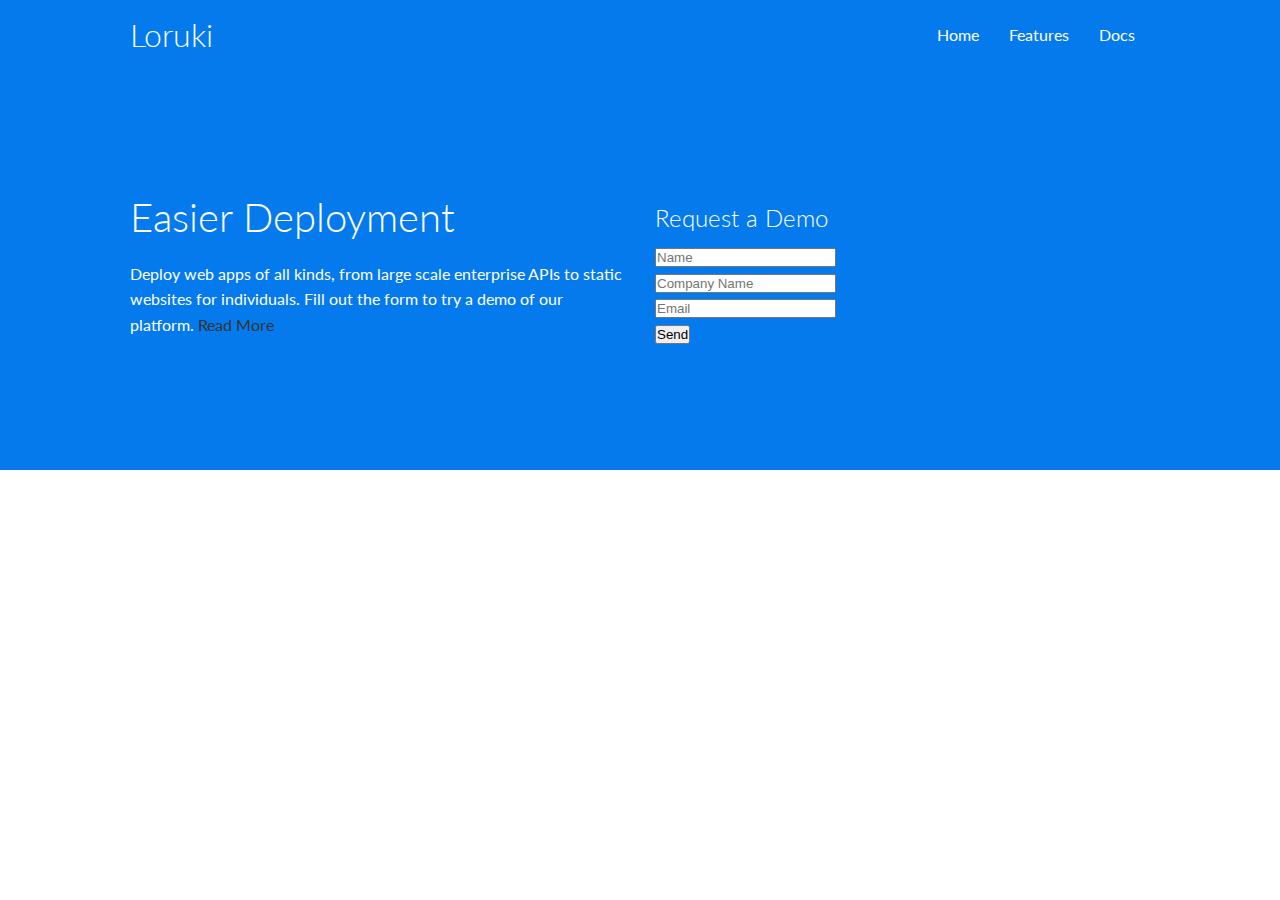
==== Project1/index.html @ 68b4cbb8 "showcase area done" ====
<!DOCTYPE html>
<html lang="en">
  <head>
    <meta charset="UTF-8" />
    <meta http-equiv="X-UA-Compatible" content="IE=edge" />
    <meta name="viewport" content="width=device-width, initial-scale=1.0" />
    <link rel="stylesheet" href="css/styles.css" />
    <link
      rel="stylesheet"
      href="https://cdnjs.cloudflare.com/ajax/libs/font-awesome/6.1.1/css/all.min.css"
      integrity="sha512-KfkfwYDsLkIlwQp6LFnl8zNdLGxu9YAA1QvwINks4PhcElQSvqcyVLLD9aMhXd13uQjoXtEKNosOWaZqXgel0g=="
      crossorigin="anonymous"
      referrerpolicy="no-referrer"
    />
    <title>Loruki | Cloud Hosting For Everyone</title>
  </head>
  <body>
    <div class="navbar">
      <div class="container flex">
        <h1 class="logo">Loruki</h1>
        <nav>
          <ul>
            <li><a href="index.html">Home</a></li>
            <li><a href="features.html">Features</a></li>
            <li><a href="docs.html">Docs</a></li>
          </ul>
        </nav>
      </div>
    </div>

    <!-- Showcase Part -->

    <section class="showcase">
      <div class="container grid">
        <div class="showcase-text">
          <h1>Easier Deployment</h1>
          <p>
            Deploy web apps of all kinds, from large scale enterprise APIs to
            static websites for individuals. Fill out the form to try a demo of
            our platform.
            <a href="features.html" class="btn btn-outline">Read More</a>
          </p>
        </div>

        <div class="showcase-form card">
          <h2>Request a Demo</h2>
          <form action="">
            <div class="form-control">
              <input type="text" name="name" placeholder="Name" required />
            </div>
            <div class="form-control">
              <input
                type="text"
                name="company"
                placeholder="Company Name"
                required
              />
            </div>
            <div class="form-control">
              <input type="email" name="email" placeholder="Email" required />
            </div>
            <input type="submit" value="Send" class="btn btn-primary" />
          </form>
        </div>
      </div>
    </section>
  </body>
</html>
---- Project1/css/styles.css ----
@import url("https://fonts.googleapis.com/css2?family=Lato:wght@300&family=Roboto+Mono:wght@500&family=Russo+One&display=swap");

:root {
  --primary-color: #047aed;
}

* {
  box-sizing: border-box;
  padding: 0;
  margin: 0;
}

body {
  font-family: "Lato", sans-serif;
  color: #333;
  line-height: 1.6;
}

ul {
  list-style-type: none;
}
a {
  text-decoration: none;
  color: #333;
}

h1,
h2 {
  font-weight: 300;
  line-height: 1.2;
  margin: 10px 0;
}

p {
  margin: 10px 0;
}

img {
  width: 100%;
}

/* Navbar */

.navbar {
  background-color: var(--primary-color);
  color: #fff;
  height: 70px;
}

.navbar ul {
  display: flex;
}

.navbar a {
  color: #fff;
  padding: 10px;
  margin: 0 5px;
}

.navbar a:hover {
  border-bottom: 2px #fff solid;
}

.navbar .flex {
  justify-content: space-between;
}

/* Showcase */

.showcase {
  height: 400px;
  background-color: var(--primary-color);
  color: #fff;
  position: relative;
}

.showcase h1 {
  font-size: 40px;
}

.showcase p {
  margin: 20px 0;
}

.showcase .grid {
  /* grid-template-columns: 55% 45%; */
  gap: 30px;
}

/* Container */

.container {
  max-width: 1100px;
  margin: 0 auto;
  overflow: auto;
  padding: 0 40px;
}

.flex {
  display: flex;
  justify-content: center;
  align-items: center;
  height: 100%;
}

.grid {
  display: grid;
  grid-template-columns: repeat(2, 1fr);
  gap: 20px;
  height: 100%;
  justify-content: center;
  align-items: center;
}
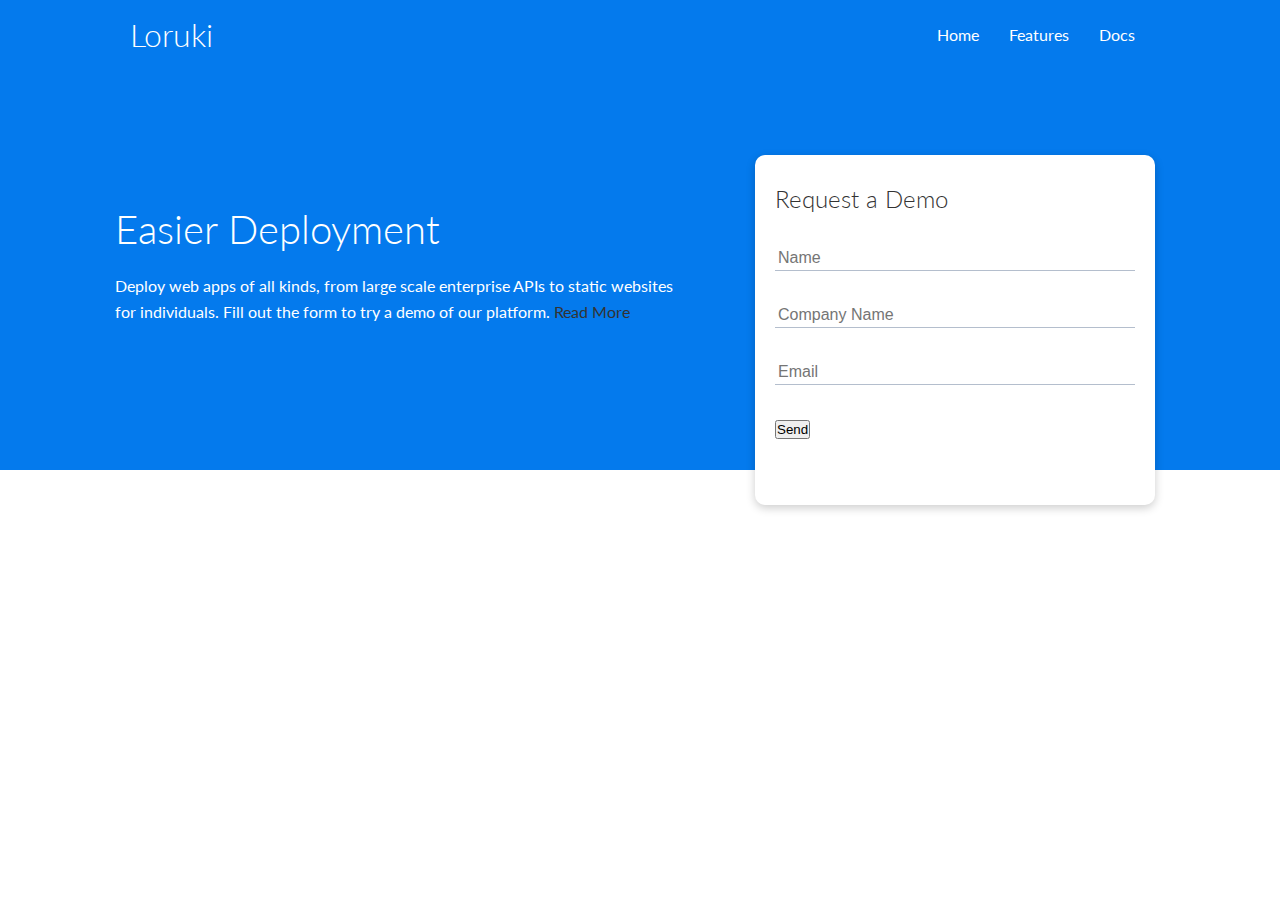
==== commit f993fe20: "card and form css done" ====
--- a/Project1/index.html
+++ b/Project1/index.html
@@ -46,10 +46,17 @@
           <h2>Request a Demo</h2>
           <form action="">
             <div class="form-control">
-              <input type="text" name="name" placeholder="Name" required />
+              <input
+                class="inputFileds"
+                type="text"
+                name="name"
+                placeholder="Name"
+                required
+              />
             </div>
             <div class="form-control">
               <input
+                class="inputFileds"
                 type="text"
                 name="company"
                 placeholder="Company Name"
@@ -57,7 +64,13 @@
               />
             </div>
             <div class="form-control">
-              <input type="email" name="email" placeholder="Email" required />
+              <input
+                class="inputFileds"
+                type="email"
+                name="email"
+                placeholder="Email"
+                required
+              />
             </div>
             <input type="submit" value="Send" class="btn btn-primary" />
           </form>
--- a/Project1/css/styles.css
+++ b/Project1/css/styles.css
@@ -83,17 +83,54 @@
 }
 
 .showcase .grid {
-  /* grid-template-columns: 55% 45%; */
+  overflow: visible;
+  grid-template-columns: 55% 45%;
   gap: 30px;
 }
 
-/* Container */
+.showcase-form {
+  position: relative;
+  top: 60px;
+  height: 350px;
+  width: 400px;
+  padding: 40px;
+  z-index: 100;
+  justify-self: flex-end;
+}
+
+.showcase-form .form-control {
+  margin: 30px 0;
+}
+
+.showcase-form input[type="text"],
+.showcase-form input[type="email"] {
+  border: 0;
+  border-bottom: 1px solid #b4becd;
+  width: 100%;
+  padding: 3px;
+  font-size: 16px;
+}
+
+.showcase-form input:focus {
+  outline: none;
+}
+
+/* Utilities */
 
 .container {
   max-width: 1100px;
   margin: 0 auto;
   overflow: auto;
   padding: 0 40px;
+}
+
+.card {
+  background-color: #fff;
+  color: #333;
+  border-radius: 10px;
+  box-shadow: 0 3px 10px rgba(0, 0, 0, 0.2);
+  padding: 20px;
+  margin: 10px;
 }
 
 .flex {
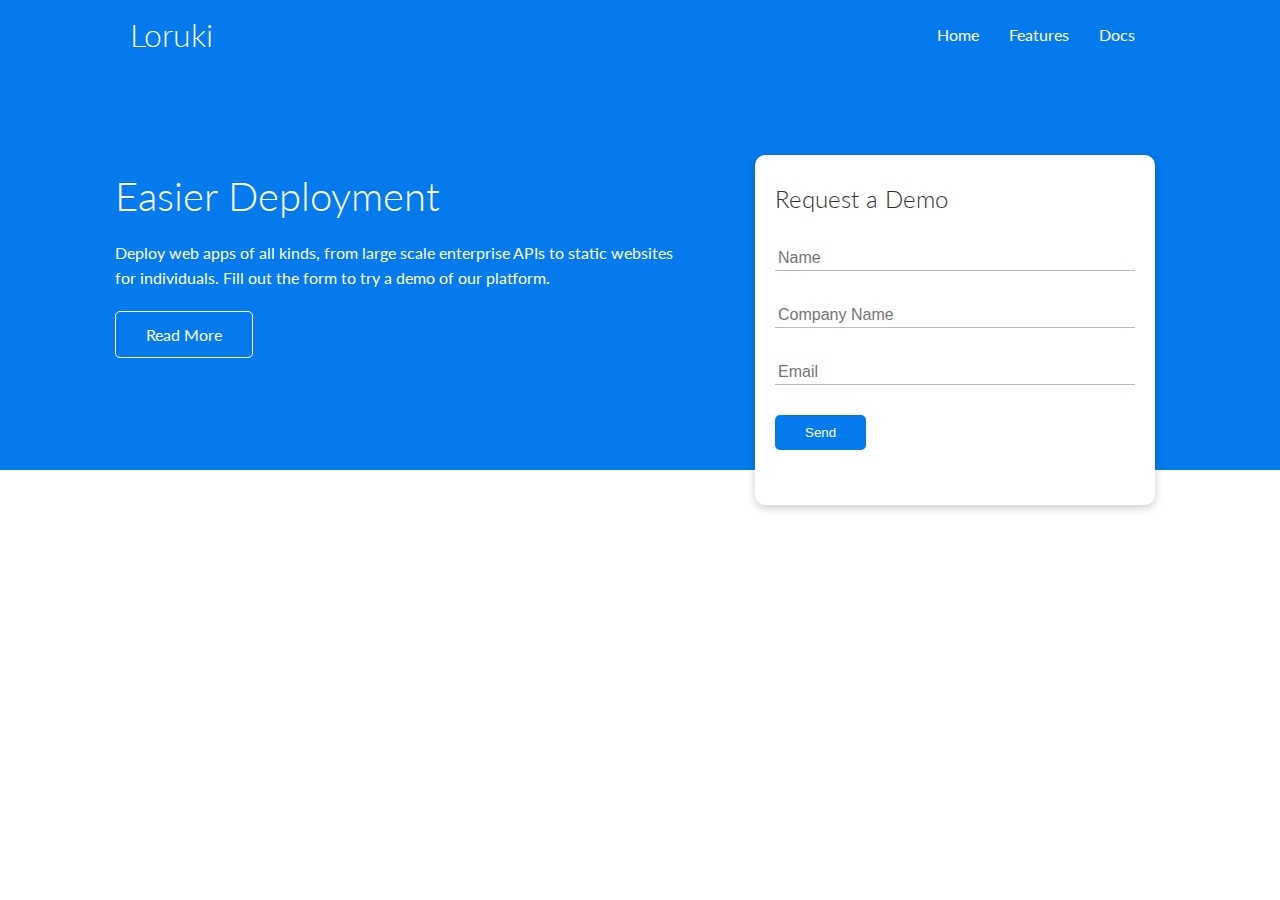
==== commit 7b98a6a8: "button css done" ====
--- a/Project1/index.html
+++ b/Project1/index.html
@@ -37,7 +37,7 @@
           <p>
             Deploy web apps of all kinds, from large scale enterprise APIs to
             static websites for individuals. Fill out the form to try a demo of
-            our platform.
+            our platform. <br />
             <a href="features.html" class="btn btn-outline">Read More</a>
           </p>
         </div>
--- a/Project1/css/styles.css
+++ b/Project1/css/styles.css
@@ -133,6 +133,26 @@
   margin: 10px;
 }
 
+.btn {
+  display: inline-block;
+  padding: 10px 30px;
+  cursor: pointer;
+  background-color: var(--primary-color);
+  color: #fff;
+  border: none;
+  border-radius: 5px;
+}
+
+.btn-outline {
+  margin-top: 20px;
+  background-color: transparent;
+  border: 1px #fff solid;
+}
+
+.btn:hover {
+  transform: scale(0.98);
+}
+
 .flex {
   display: flex;
   justify-content: center;
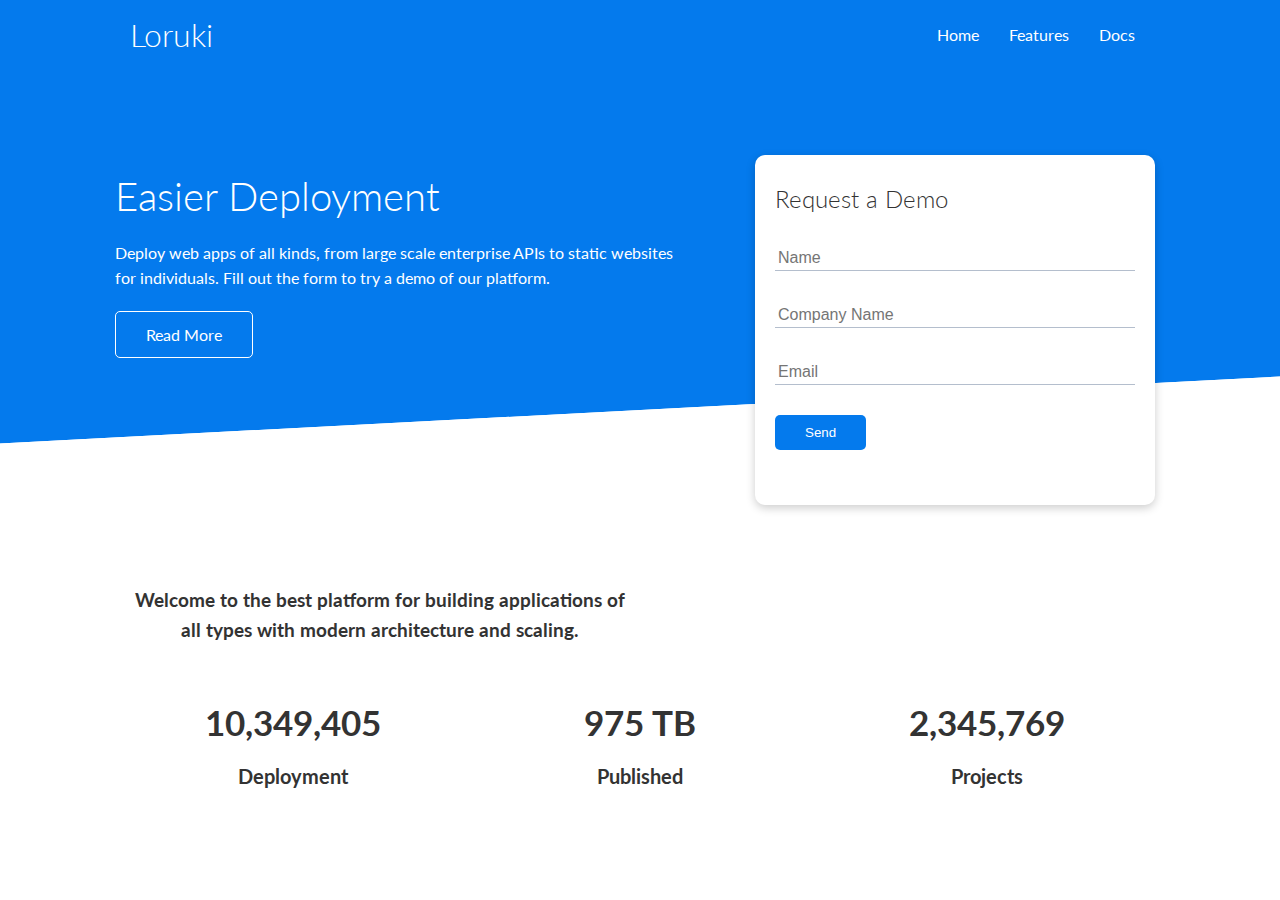
==== commit 91a75c8f: "margin and padding done in utilities css" ====
--- a/Project1/index.html
+++ b/Project1/index.html
@@ -12,6 +12,7 @@
       crossorigin="anonymous"
       referrerpolicy="no-referrer"
     />
+    <link rel="stylesheet" href="css/utilities.css" />
     <title>Loruki | Cloud Hosting For Everyone</title>
   </head>
   <body>
@@ -77,5 +78,32 @@
         </div>
       </div>
     </section>
+
+    <!-- Stats -->
+    <section class="stats">
+      <div class="container">
+        <h3 class="stats-heading text-center my-1">
+          Welcome to the best platform for building applications of all types
+          with modern architecture and scaling.
+        </h3>
+        <div class="grid grid-3 text-center my-4">
+          <div>
+            <i class="fas fa-server fa-3x"> </i>
+            <h3>10,349,405</h3>
+            <p class="text-secondary">Deployment</p>
+          </div>
+          <div>
+            <i class="fas fa-upload fa-3x"> </i>
+            <h3>975 TB</h3>
+            <p class="text-secondary">Published</p>
+          </div>
+          <div>
+            <i class="fas fa-project-diagram fa-3x"> </i>
+            <h3>2,345,769</h3>
+            <p class="text-secondary">Projects</p>
+          </div>
+        </div>
+      </div>
+    </section>
   </body>
 </html>
--- a/Project1/css/styles.css
+++ b/Project1/css/styles.css
@@ -115,56 +115,34 @@
   outline: none;
 }
 
-/* Utilities */
-
-.container {
-  max-width: 1100px;
-  margin: 0 auto;
-  overflow: auto;
-  padding: 0 40px;
+.showcase::before,
+.showcase::after {
+  content: "";
+  position: absolute;
+  height: 130px;
+  bottom: -70px;
+  right: 0;
+  left: 0;
+  background-color: #fff;
+  transform: skewY(-3deg);
 }
 
-.card {
-  background-color: #fff;
-  color: #333;
-  border-radius: 10px;
-  box-shadow: 0 3px 10px rgba(0, 0, 0, 0.2);
-  padding: 20px;
-  margin: 10px;
+/* Stats */
+
+.stats {
+  padding-top: 100px;
 }
 
-.btn {
-  display: inline-block;
-  padding: 10px 30px;
-  cursor: pointer;
-  background-color: var(--primary-color);
-  color: #fff;
-  border: none;
-  border-radius: 5px;
+.stats-heading {
+  max-width: 500px;
+  margin: auto;
 }
 
-.btn-outline {
-  margin-top: 20px;
-  background-color: transparent;
-  border: 1px #fff solid;
+.stats .grid h3 {
+  font-size: 35px;
 }
 
-.btn:hover {
-  transform: scale(0.98);
+.stats .grid p {
+  font-size: 20px;
+  font-weight: bold;
 }
-
-.flex {
-  display: flex;
-  justify-content: center;
-  align-items: center;
-  height: 100%;
-}
-
-.grid {
-  display: grid;
-  grid-template-columns: repeat(2, 1fr);
-  gap: 20px;
-  height: 100%;
-  justify-content: center;
-  align-items: center;
-}
--- a/Project1/css/utilities.css
+++ b/Project1/css/utilities.css
@@ -0,0 +1,132 @@
+/* Utilities */
+
+.container {
+  max-width: 1100px;
+  margin: 0 auto;
+  overflow: auto;
+  padding: 0 40px;
+}
+
+.card {
+  background-color: #fff;
+  color: #333;
+  border-radius: 10px;
+  box-shadow: 0 3px 10px rgba(0, 0, 0, 0.2);
+  padding: 20px;
+  margin: 10px;
+}
+
+.btn {
+  display: inline-block;
+  padding: 10px 30px;
+  cursor: pointer;
+  background-color: var(--primary-color);
+  color: #fff;
+  border: none;
+  border-radius: 5px;
+}
+
+.btn-outline {
+  margin-top: 20px;
+  background-color: transparent;
+  border: 1px #fff solid;
+}
+
+.btn:hover {
+  transform: scale(0.98);
+}
+
+.text-center {
+  text-align: center;
+}
+
+.flex {
+  display: flex;
+  justify-content: center;
+  align-items: center;
+  height: 100%;
+}
+
+.grid {
+  display: grid;
+  grid-template-columns: repeat(2, 1fr);
+  gap: 20px;
+  height: 100%;
+  justify-content: center;
+  align-items: center;
+}
+
+.grid-3 {
+  grid-template-columns: repeat(3, 1fr);
+}
+
+/* Margin */
+
+.m-1 {
+  margin: 1rem;
+}
+.m-2 {
+  margin: 1.5rem;
+}
+
+.m-3 {
+  margin: 2rem;
+}
+.m-4 {
+  margin: 3rem;
+}
+.m-5 {
+  margin: 4rem;
+}
+
+.my-1 {
+  margin: 1rem 0;
+}
+.my-2 {
+  margin: 1.5rem 0;
+}
+
+.my-3 {
+  margin: 2rem 0;
+}
+.my-4 {
+  margin: 3rem 0;
+}
+.my-5 {
+  margin: 4rem 0;
+}
+
+/* Margin */
+.py-1 {
+  padding: 1rem 0;
+}
+.py-2 {
+  padding: 1.5rem 0;
+}
+
+.py-3 {
+  padding: 2rem 0;
+}
+.py-4 {
+  padding: 3rem 0;
+}
+.py-5 {
+  padding: 4rem 0;
+}
+
+.p-1 {
+  padding: 1rem;
+}
+.p-2 {
+  padding: 1.5rem;
+}
+
+.p-3 {
+  padding: 2rem;
+}
+.p-4 {
+  padding: 3rem;
+}
+.p-5 {
+  padding: 4rem;
+}
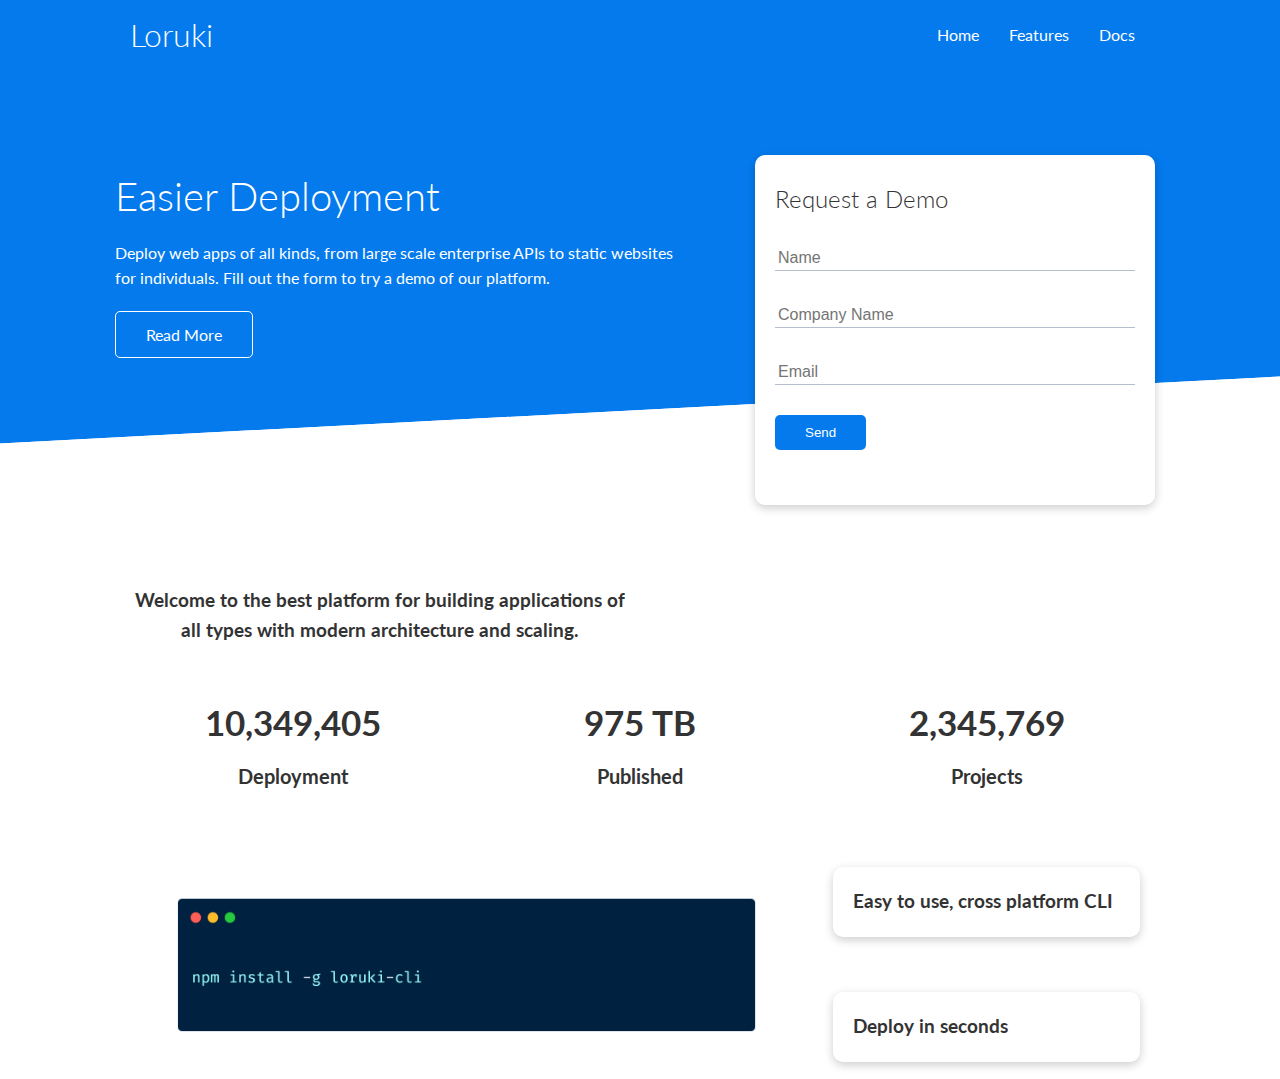
==== commit a0548cb1: "cli section done" ====
--- a/Project1/index.html
+++ b/Project1/index.html
@@ -105,5 +105,18 @@
         </div>
       </div>
     </section>
+
+    <!-- Cli -->
+    <section class="cli">
+      <div class="container grid">
+        <img src="images/cli.png" alt="" />
+        <div class="card">
+          <h3>Easy to use, cross platform CLI</h3>
+        </div>
+        <div class="card">
+          <h3>Deploy in seconds</h3>
+        </div>
+      </div>
+    </section>
   </body>
 </html>
--- a/Project1/css/styles.css
+++ b/Project1/css/styles.css
@@ -146,3 +146,15 @@
   font-size: 20px;
   font-weight: bold;
 }
+
+/* CLI */
+
+.cli .grid {
+  grid-template-columns: repeat(3, 1fr);
+  grid-template-rows: repeat(2, 1fr);
+}
+
+.cli .grid > *:first-child {
+  grid-column: 1 / span 2;
+  grid-row: 1 / span 2;
+}
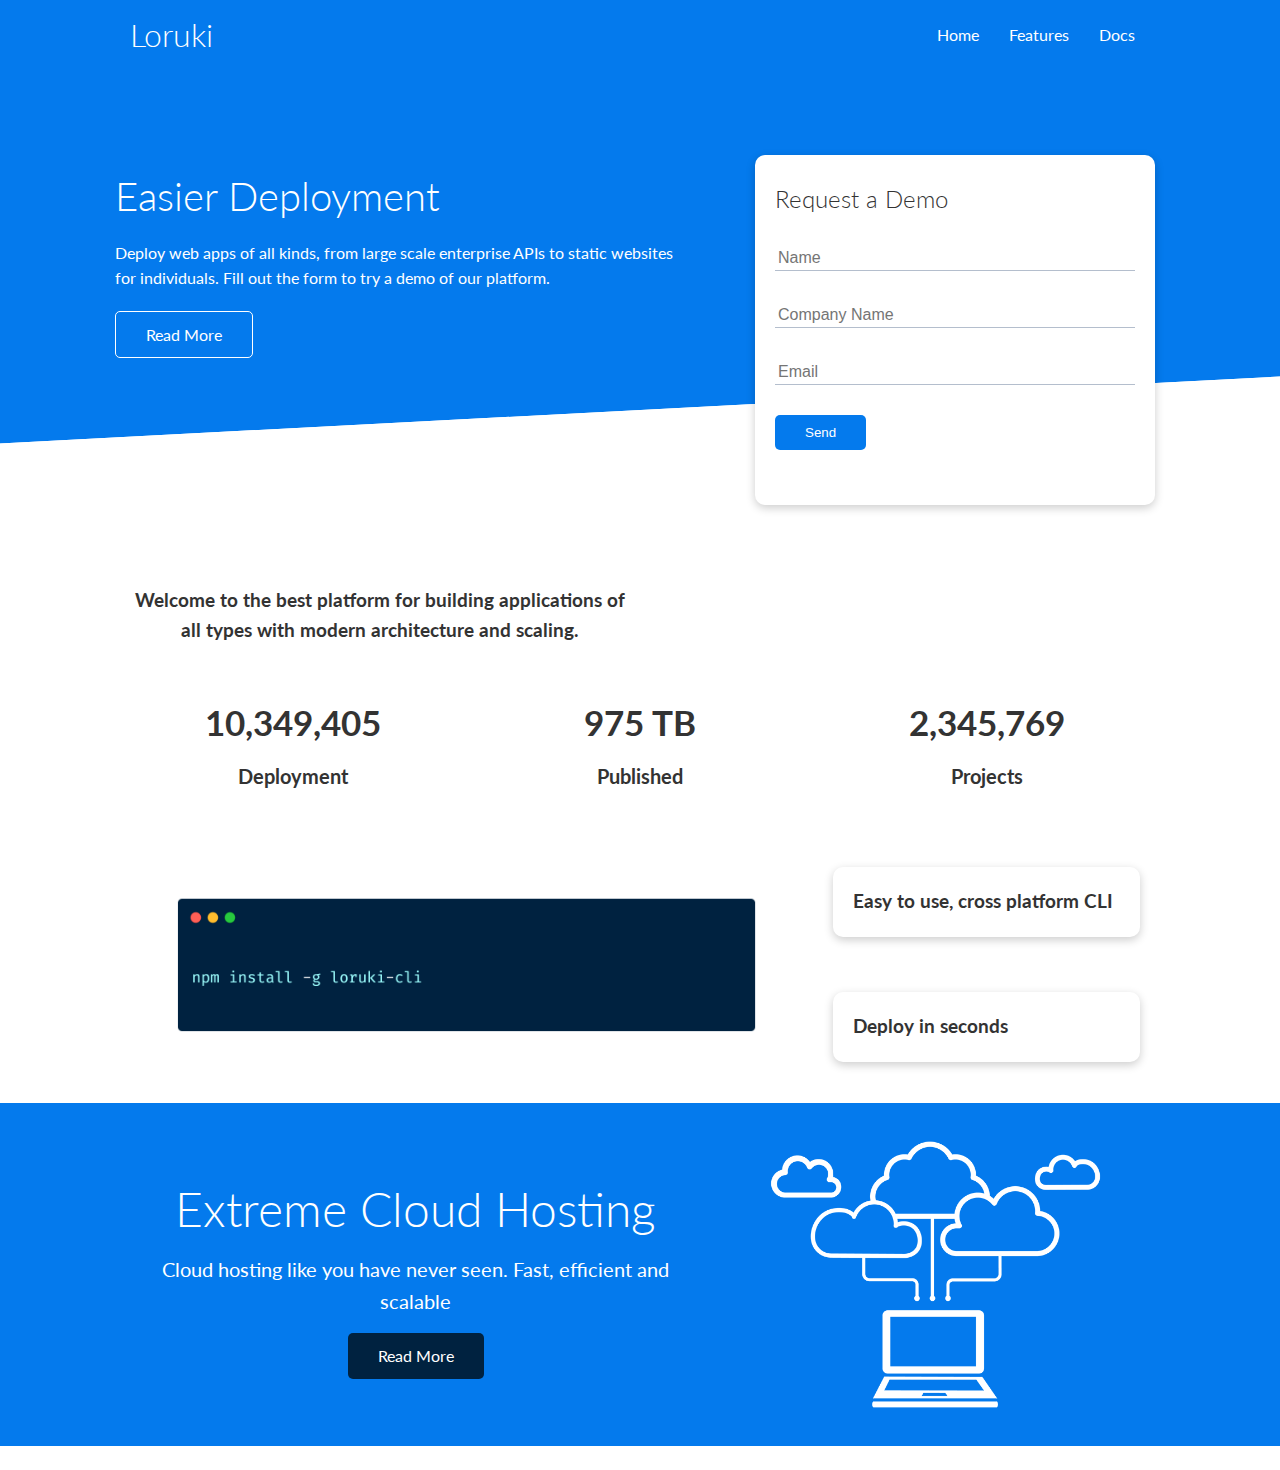
==== commit 99642ed6: "cloud section done" ====
--- a/Project1/index.html
+++ b/Project1/index.html
@@ -118,5 +118,19 @@
         </div>
       </div>
     </section>
+
+    <!-- Cloud -->
+    <section class="cloud bg-primary my-2 py-2">
+      <div class="container grid">
+        <div class="text-center">
+          <h2 class="lg">Extreme Cloud Hosting</h2>
+          <p class="lead my-1">
+            Cloud hosting like you have never seen. Fast, efficient and scalable
+          </p>
+          <a href="features.html" class="btn btn-dark">Read More</a>
+        </div>
+        <img src="images/cloud.png" alt="" />
+      </div>
+    </section>
   </body>
 </html>
--- a/Project1/css/styles.css
+++ b/Project1/css/styles.css
@@ -2,8 +2,12 @@
 
 :root {
   --primary-color: #047aed;
+  --secondary-color: #1c3fa8;
+  --dark-color: #002240;
+  --light-color: #f4f4f4;
+  --success-color: #5cb85c;
+  --error-color: #d9534f;
 }
-
 * {
   box-sizing: border-box;
   padding: 0;
@@ -158,3 +162,9 @@
   grid-column: 1 / span 2;
   grid-row: 1 / span 2;
 }
+
+/* Cloud */
+
+.cloud .grid {
+  grid-template-columns: 4fr 3fr;
+}
--- a/Project1/css/utilities.css
+++ b/Project1/css/utilities.css
@@ -34,6 +34,53 @@
 
 .btn:hover {
   transform: scale(0.98);
+}
+
+/* Background & colored buttons */
+.btn-primary,
+.bg-primary {
+  background-color: var(--primary-color);
+  color: #fff;
+}
+
+.btn-secondary,
+.bg-secondary {
+  background-color: var(--secondary-color);
+  color: #fff;
+}
+
+.btn-dark,
+.bg-dark {
+  background-color: var(--dark-color);
+  color: #fff;
+}
+
+.btn-light,
+.bg-light {
+  background-color: var(--light-color);
+  color: #333;
+}
+
+/* Text sizes */
+
+.lead {
+  font-size: 20px;
+}
+
+.sm {
+  font-size: 1rem;
+}
+
+.md {
+  font-size: 2rem;
+}
+
+.lg {
+  font-size: 3rem;
+}
+
+.xl {
+  font-size: 4rem;
 }
 
 .text-center {
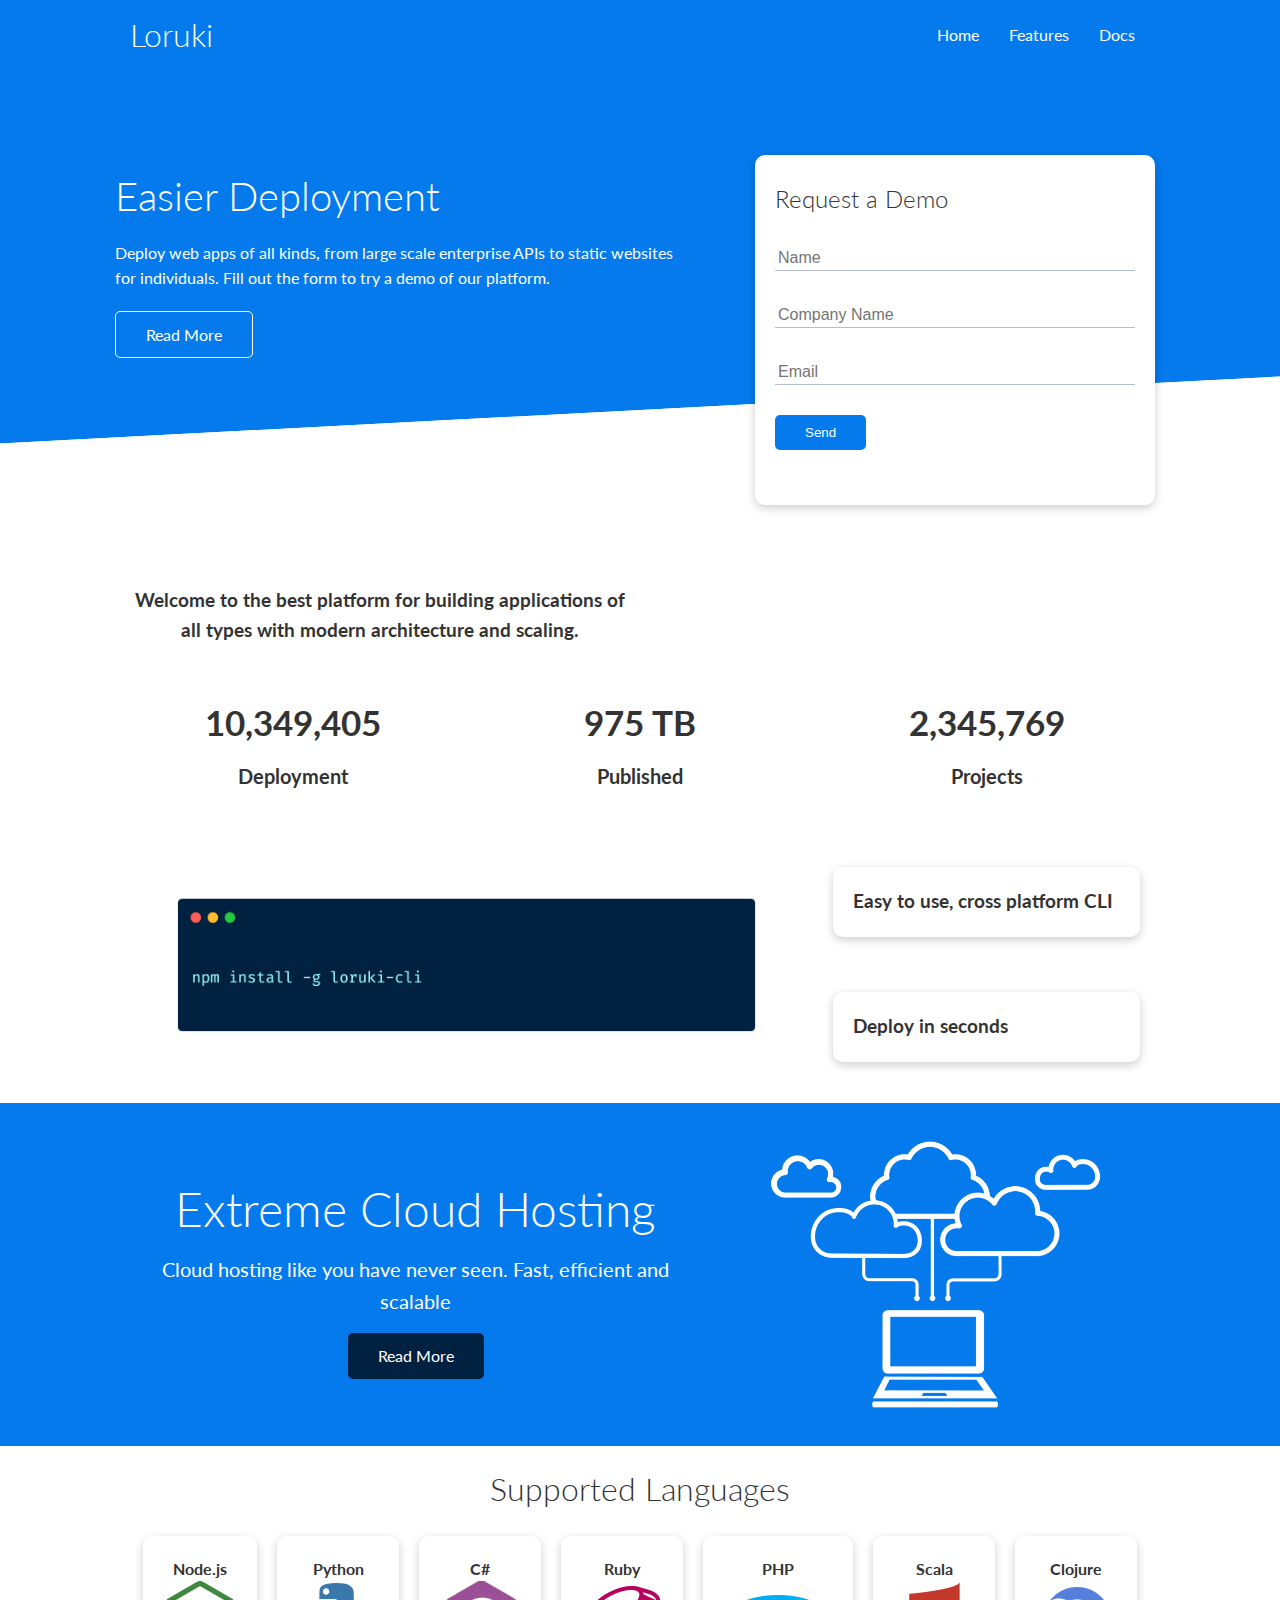
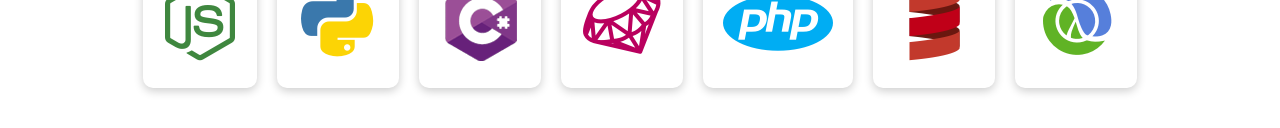
==== commit 5f911b2b: "language section done" ====
--- a/Project1/index.html
+++ b/Project1/index.html
@@ -132,5 +132,40 @@
         <img src="images/cloud.png" alt="" />
       </div>
     </section>
+
+    <!-- Languages -->
+    <section class="languages">
+      <h2 class="md text-center my2">Supported Languages</h2>
+      <div class="container flex">
+        <div class="card">
+          <h4>Node.js</h4>
+          <img src="images/logos/node.png" alt="" />
+        </div>
+        <div class="card">
+          <h4>Python</h4>
+          <img src="images/logos/python.png" alt="" />
+        </div>
+        <div class="card">
+          <h4>C#</h4>
+          <img src="images/logos/csharp.png" alt="" />
+        </div>
+        <div class="card">
+          <h4>Ruby</h4>
+          <img src="images/logos/ruby.png" alt="" />
+        </div>
+        <div class="card">
+          <h4>PHP</h4>
+          <img src="images/logos/php.png" alt="" />
+        </div>
+        <div class="card">
+          <h4>Scala</h4>
+          <img src="images/logos/scala.png" alt="" />
+        </div>
+        <div class="card">
+          <h4>Clojure</h4>
+          <img src="images/logos/clojure.png" alt="" />
+        </div>
+      </div>
+    </section>
   </body>
 </html>
--- a/Project1/css/styles.css
+++ b/Project1/css/styles.css
@@ -168,3 +168,24 @@
 .cloud .grid {
   grid-template-columns: 4fr 3fr;
 }
+
+/* Languages */
+
+.languages .flex {
+  flex-wrap: wrap;
+}
+
+.languages .card {
+  text-align: center;
+  margin: 18px 10px 40px;
+  transition: transform 0.2s ease-in;
+}
+
+.languages .card .h4 {
+  font-size: 20px;
+  margin-bottom: 10px;
+}
+
+.languages .card:hover {
+  transform: translateY(-15px);
+}
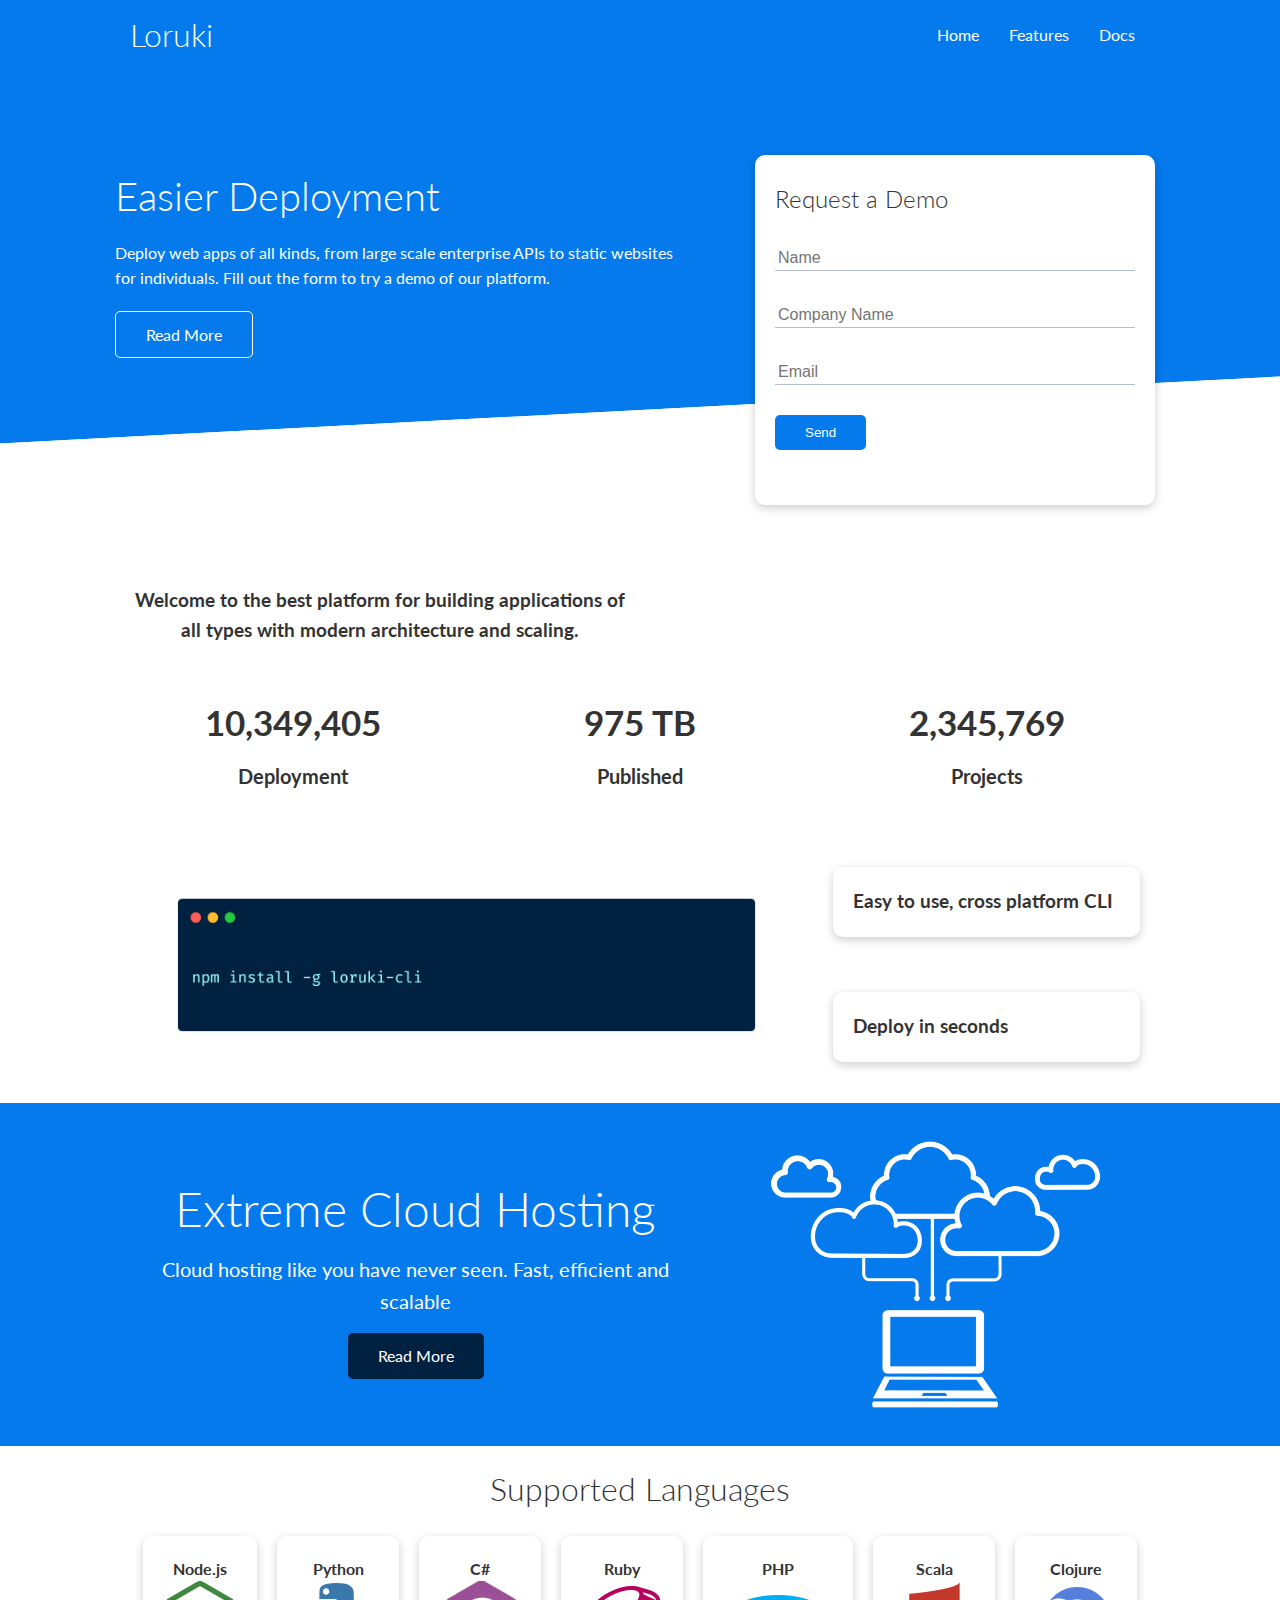
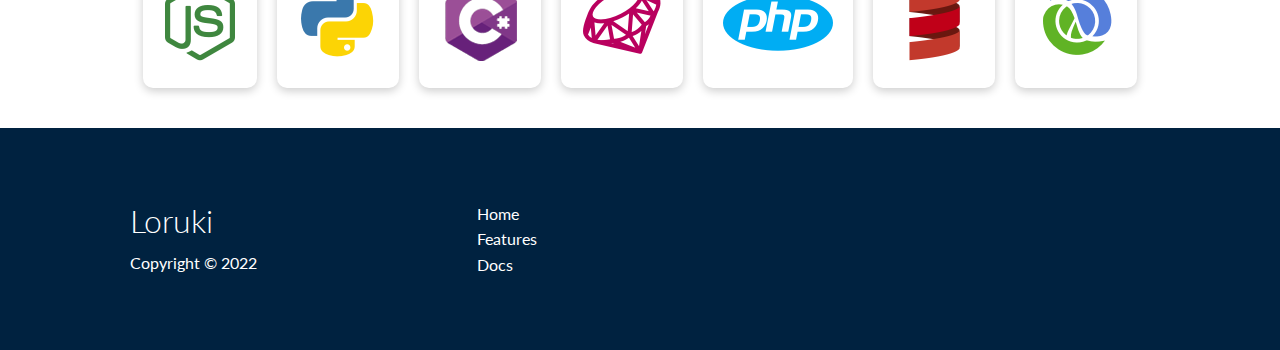
==== commit c01bdd2c: "footer done" ====
--- a/Project1/index.html
+++ b/Project1/index.html
@@ -167,5 +167,29 @@
         </div>
       </div>
     </section>
+
+    <!-- Footer -->
+
+    <footer class="footer bg-dark py-5">
+      <div class="container grid grid-3">
+        <div>
+          <h1>Loruki</h1>
+          <p>Copyright &copy; 2022</p>
+        </div>
+        <nav>
+          <ul>
+            <li><a href="index.html">Home</a></li>
+            <li><a href="index.html">Features</a></li>
+            <li><a href="docs.html">Docs</a></li>
+          </ul>
+        </nav>
+        <div class="social">
+          <a href="#"><i class="fab fa-twitter fa-2x"></i></a>
+          <a href="#"><i class="fab fa-github fa-2x"></i></a>
+          <a href="#"><i class="fab fa-instagram fa-2x"></i></a>
+          <a href="#"><i class="fab fa-facebook fa-2x"></i></a>
+        </div>
+      </div>
+    </footer>
   </body>
 </html>
--- a/Project1/css/styles.css
+++ b/Project1/css/styles.css
@@ -189,3 +189,9 @@
 .languages .card:hover {
   transform: translateY(-15px);
 }
+
+/* Footer */
+
+.footer .social a {
+  margin: 0 10px;
+}
--- a/Project1/css/utilities.css
+++ b/Project1/css/utilities.css
@@ -59,6 +59,15 @@
 .bg-light {
   background-color: var(--light-color);
   color: #333;
+}
+
+.btn-primary a,
+.bg-primary a,
+.btn-secondary a,
+.bg-secondary a,
+.btn-dark a,
+.bg-dark a {
+  color: #fff;
 }
 
 /* Text sizes */
